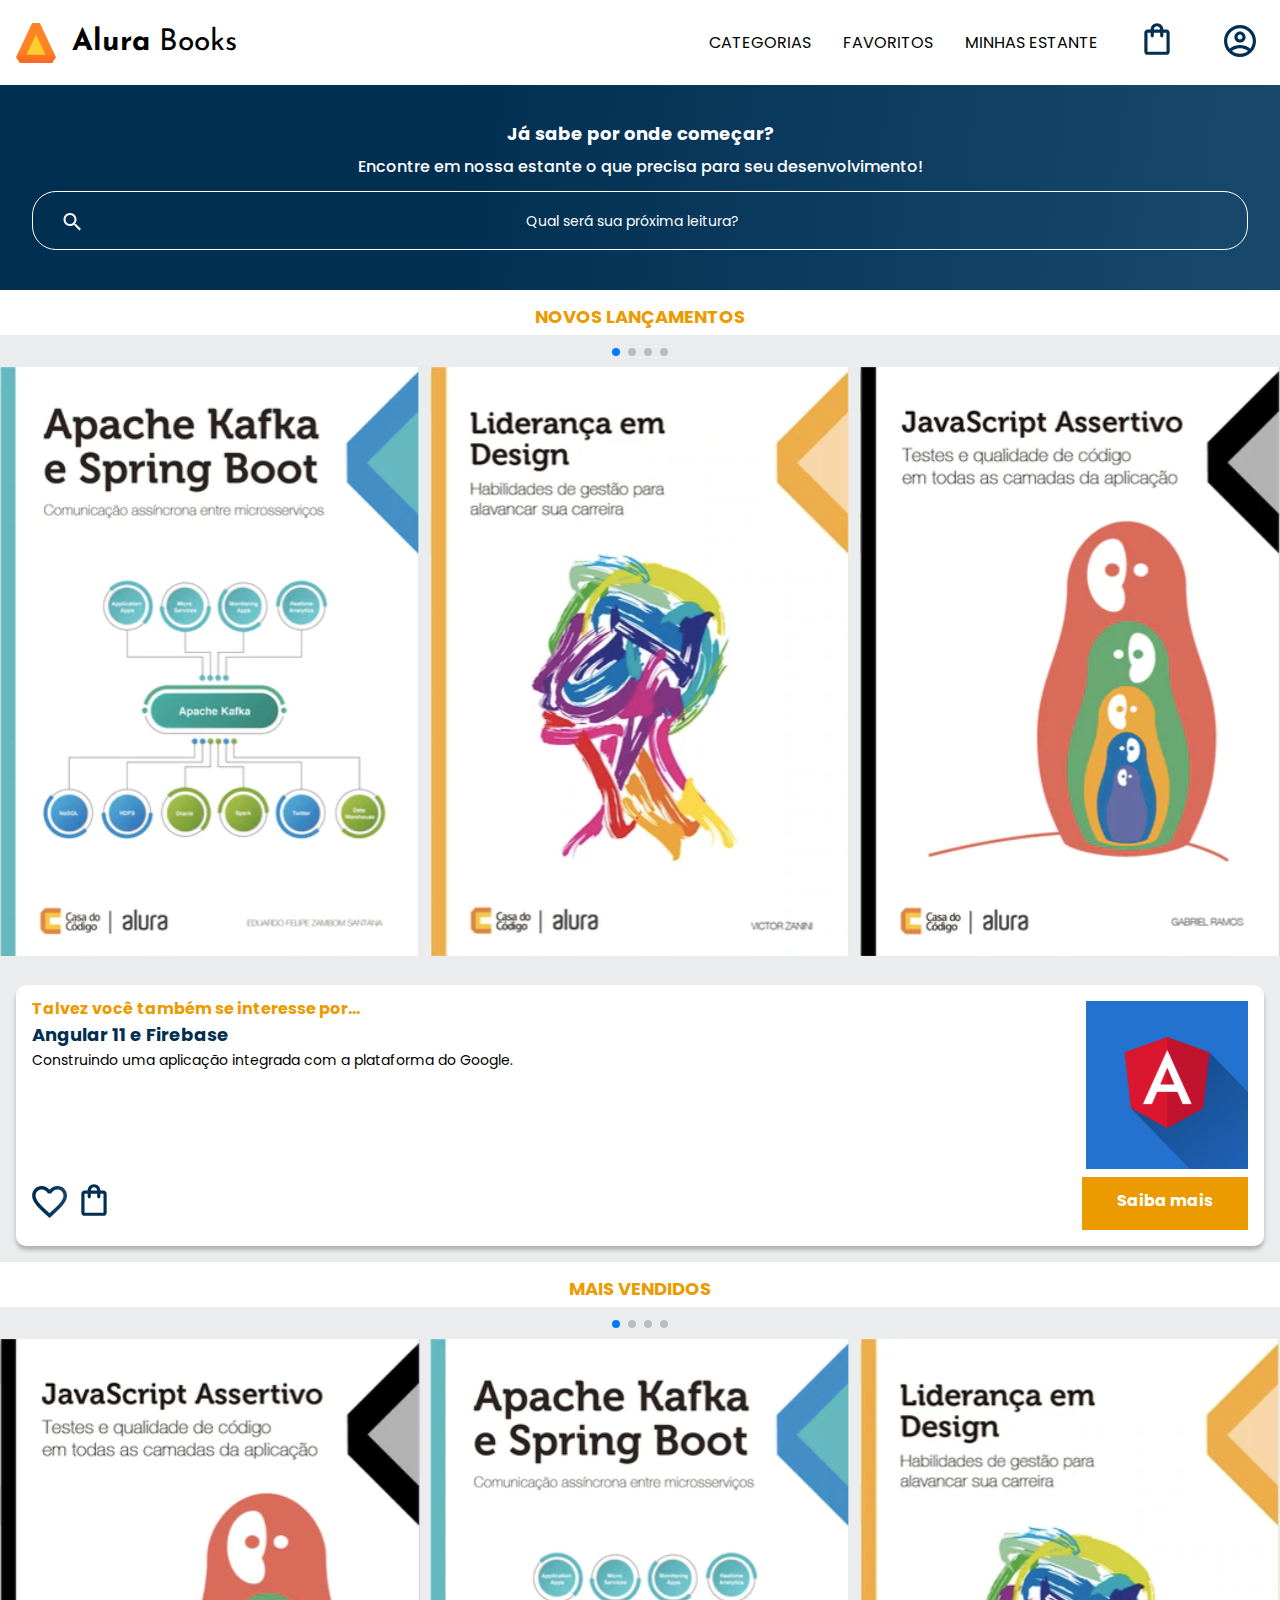
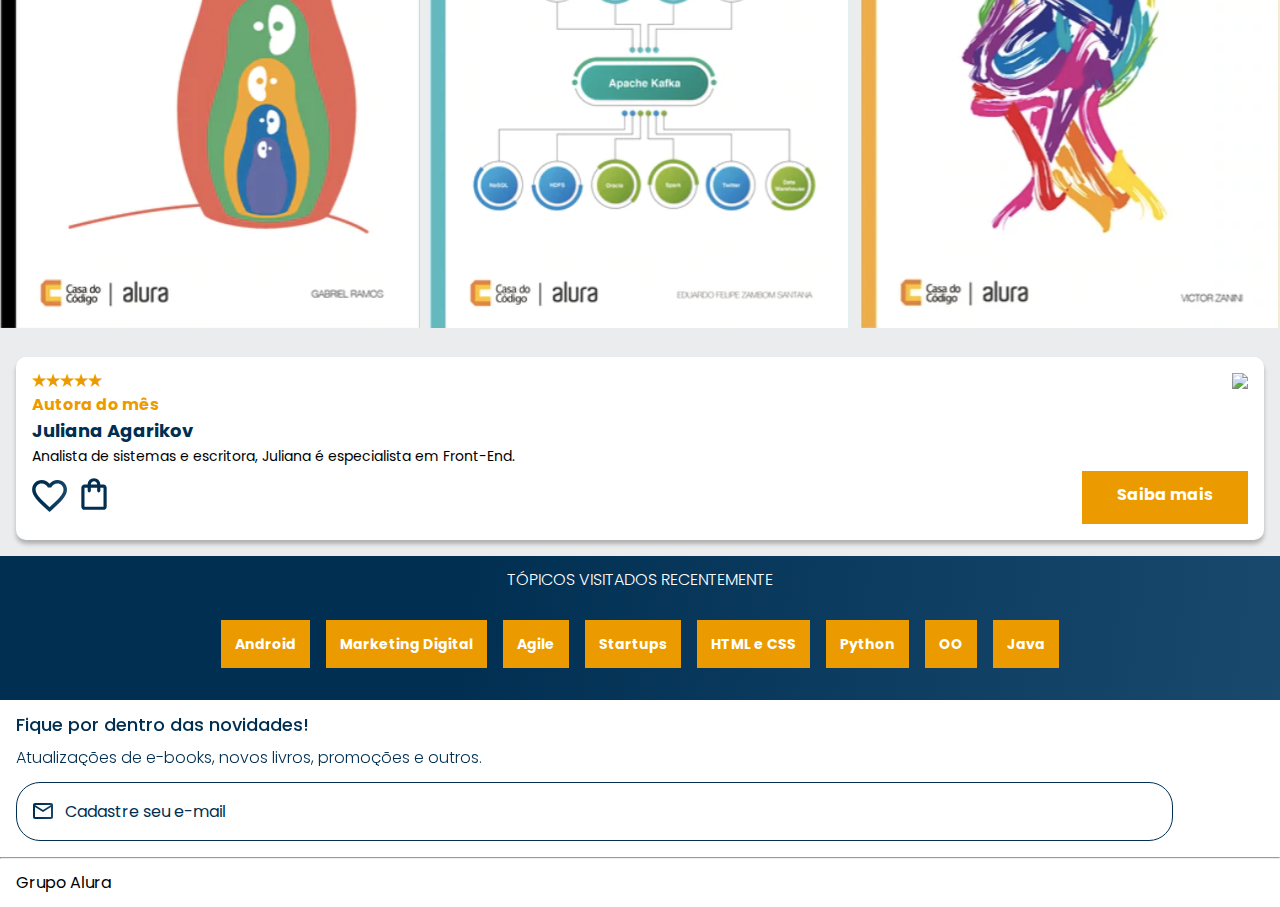
==== AluraBook/index.html @ 56b6f2ac "header 1024 - estilização" ====
<!DOCTYPE html>
<html lang="pt-br">

<head>
    <meta charset="UTF-8">
    <meta http-equiv="X-UA-Compatible" content="IE=edge">
    <meta name="viewport" content="width=device-width, initial-scale=1.0">
    <link rel="stylesheet" href="assets/css/reset.css">

    <link rel="preconnect" href="https://fonts.googleapis.com">
    <link rel="preconnect" href="https://fonts.gstatic.com" crossorigin>
    <link rel="stylesheet" href="https://cdn.jsdelivr.net/npm/swiper@8/swiper-bundle.min.css" />
    <link
        href="https://fonts.googleapis.com/css2?family=Josefin+Sans:wght@400;700&family=Poppins:ital,wght@0,300;0,400;0,700;1,500&display=swap"
        rel="stylesheet">
    <link rel="stylesheet" href="assets/css/style.css">


    <title>Alura Books</title>
</head>

<body>
    <header class="cabecalho">
        <div class="container">
            <!-- MENU -->
            <input type="checkbox" id="menu" class="container__botao">
            <label for="menu">
                <span class="cabecalho__menu--hamburguer"></span>
            </label>
            <ul class="lista-menu">
                <li class="lista-menu__titulo">
                    Categorias
                </li>
                <li class="lista-menu__item">
                    <a href="#" class="lista-menu__link">Programação</a>
                </li>
                <li class="lista-menu__item">
                    <a href="#" class="lista-menu__link">Front-end</a>
                </li>
                <li class="lista-menu__item">
                    <a href="#" class="lista-menu__link">Infraestrtutura</a>
                </li>
                <li class="lista-menu__item">
                    <a href="#" class="lista-menu__link">Business</a>
                </li>
                <li class="lista-menu__item">
                    <a href="#" class="lista-menu__link">Desing/UX</a>
                </li>
            </ul>
            <!-- TÍTULO-->
            <img src="assets/img/Logo.svg" alt="Logo da Alurabooks" class="container__imagem">
        </div>
        <h1 class="container__titulo">
            <b class="container__titulo--negrito">Alura</b>
            Books
        </h1>
        <!-- MENU 1024-->
        <ul class="opcoes">
            <li class="opcoes__item">Categorias</li>
            <li class="opcoes__item"><a href="#" class="opcoes__link">Favoritos</a></li>
            <li class="opcoes__item"><a href="#" class="opcoes__link"></a>Minhas estante</li>
        </ul>

        <!--ÍCONES-->
        <div class="container">
            <a href="#"><img src="assets/img/Favoritos.svg" alt="Meus Favoritos" class="container__imagem container__imagem--transparente"></a>
            <a href="#"><img src="assets/img/Compras.svg" alt="Carrinho de Compras" class="container__imagem"></a>
            <a href="#"><img src="assets/img/Usuário.svg" alt="Meu perfil" class="container__imagem"></a>
        </div>

    </header>
    <section class="banner">
        <h2 class="banner__titulo">Já sabe por onde começar?</h2>
        <p class="banner__texto">Encontre em nossa estante o que precisa para seu desenvolvimento!</p>
        <input type="search" class="banner__pesquisa" placeholder="Qual será sua próxima leitura?">
    </section>
    <section class="carrossel">
        <h2 class="carrossel__titulo">Novos Lançamentos</h2>
        <!-- Slider main container -->
        <div class="swiper">
            <!-- If we need pagination -->
            <div class="swiper-pagination"></div>
            <!-- Additional required wrapper -->
            <div class="swiper-wrapper">
                <!-- Slides -->
                <div class="swiper-slide"><img src="assets/img/ApacheKafka.svg"
                        alt="Livro sobre apache kafka e spring boot da alura books"></div>
                <div class="swiper-slide"><img src="assets/img/Liderança.svg"
                        alt="Livro sobre liderança da alura books"></div>

                <div class="swiper-slide"><img src="assets/img/Javascript.svg"
                        alt="Livro sobre javascript assertivo da alura books"></div>
                <div class="swiper-slide"><img src="assets/img/Guia Front-end.svg"
                        alt="Livro Guia front end alura books">
                </div>
                <div class="swiper-slide"><img src="assets/img/Portugol.svg" alt="Livro sobre Portugol da alura books">
                </div>
                <div class="swiper-slide"><img src="assets/img/Acessibilidade.svg"
                        alt="Livro sobre Acessibilidade da alura books"></div>
            </div>
        </div>


        <!-- If we need navigation buttons -->
        <div class="swiper-button-prev"></div>
        <div class="swiper-button-next"></div>


        </div>
        <div class="card">
            <div class="card__descricao">
                <div class="descricao">
                    <h3 class="descricao__titulo">Talvez você também se interesse por...</h3>
                    <h2 class="descricao__titulo-livro">Angular 11 e Firebase</h2>
                    <p class="descricao__texto">Construindo uma aplicação integrada com a plataforma do Google.</p>
                </div>
                <img src="assets/img/Angular.svg" class="descricao__imagem ">
            </div>
            <div class="card__botoes">
                <ul class="botoes">
                    <li class="botoes__item"><img src="assets/img/Favoritos.svg" alt="Favoritar livro">
                    </li>
                    <li class="botoes__item"><img src="assets/img/Compras.svg" alt="Adicionar ao carrinho de compras">
                    </li>
                </ul>
                <a href="#" class="botoes__ancora">Saiba mais</a>
            </div>
        </div>
    </section>

    <!-- Section 2-->

    <section class="carrossel">
        <h2 class="carrossel__titulo">Mais vendidos</h2>
        <!-- Slider main container -->
        <div class="swiper">
            <!-- If we need pagination -->
            <div class="swiper-pagination"></div>
            <!-- Additional required wrapper -->
            <div class="swiper-wrapper">
                <!-- Slides -->
                <div class="swiper-slide"><img src="assets/img/Javascript.svg"
                        alt="Livro sobre javascript assertivo da alura books"></div>
                <div class="swiper-slide"><img src="assets/img/ApacheKafka.svg"
                        alt="Livro sobre apache kafka e spring boot da alura books"></div>
                <div class="swiper-slide"><img src="assets/img/Liderança.svg"
                        alt="Livro sobre liderança da alura books">
                </div>

                <div class="swiper-slide"><img src="assets/img/Guia Front-end.svg"
                        alt="Livro Guia front end alura books">
                </div>
                <div class="swiper-slide"><img src="assets/img/Portugol.svg" alt="Livro sobre Portugol da alura books">
                </div>
                <div class="swiper-slide"><img src="assets/img/Acessibilidade.svg"
                        alt="Livro sobre Acessibilidade da alura books"></div>
            </div>
        </div>


        <!-- If we need navigation buttons -->
        <div class="swiper-button-prev"></div>
        <div class="swiper-button-next"></div>


        </div>
        <div class="card">
            <div class="card__descricao">
                <div class="descricao">
                    <p class="descricao__titulo-estrela">★★★★★</p>
                    <h3 class="descricao__titulo">Autora do mês</h3>
                    <h2 class="descricao__titulo-livro">Juliana Agarikov</h2>
                    <p class="descricao__texto">Analista de sistemas e escritora, Juliana é especialista em Front-End.
                    </p>
                </div>
                <img src="assets/img/Perfil-escritora 1.svg" class="descricao__imagem ">
            </div>
            <div class="card__botoes">
                <ul class="botoes">
                    <li class="botoes__item"><img src="assets/img/Favoritos.svg" alt="Favoritar livro">
                    </li>
                    <li class="botoes__item"><img src="assets/img/Compras.svg" alt="Adicionar ao carrinho de compras">
                    </li>
                </ul>
                <a href="#" class="botoes__ancora">Saiba mais</a>
            </div>
        </div>
    </section>

    <section class="topicos">
        <h2 class="topicos__titulo">Tópicos visitados recentemente</h2>
        <ul class="topicos__lista">
            <li class="topicos__item">
                <a href="#" class="topicos__link">Android</a>
            </li>
            <li class="topicos__item">
                <a href="#" class="topicos__link">Marketing Digital</a>
            </li>
            <li class="topicos__item">
                <a href="#" class="topicos__link">Agile</a>
            </li>
            <li class="topicos__item">
                <a href="#" class="topicos__link">Startups</a>
            </li>
            <li class="topicos__item">
                <a href="#" class="topicos__link">HTML e CSS</a>
            </li>
            <li class="topicos__item">
                <a href="#" class="topicos__link">Python</a>
            </li>
            <li class="topicos__item">
                <a href="#" class="topicos__link">OO</a>
            </li>
            <li class="topicos__item">
                <a href="#" class="topicos__link">Java</a>
            </li>
        </ul>
    </section>

    <section class="contato">
        <h2 class="contato__titulo">Fique por dentro das novidades!</h2>
        <p class="contato__texto">Atualizações de e-books, novos livros, promoções e outros.</p>
        <input type="email" placeholder="Cadastre seu e-mail" class="contato__email">

    </section>

    <hr />
    <footer class="rodape">
        <h2 class="rodape__titulo">Grupo Alura</h2>
    </footer>



    <script src="https://cdn.jsdelivr.net/npm/swiper@8/swiper-bundle.min.js"></script>
    <script>
        const swiper = new Swiper('.swiper', {
            slidesPerView: 3,
            spaceBetween: 10,
            pagination: {
                el: '.swiper-pagination',
                type: 'bullets',
            },
        });
    </script>
</body>

</html>
---- AluraBook/assets/css/style.css ----
@import url(header.css);
@import url(banner.css);
@import url(carrossel.css);
@import url(topicos.css);
@import url(contato.css);
@import url(footer.css);
:root {
    --cor-de-fundo: #EBECEE;
    --branco:#FFFFFF;
    --laranja: #EB9B00;
    --preto: #000000;
    --azul:#002F52;
    --azul-degrade: linear-gradient(97.54deg, #002F52 35.49%, #326589 165.37%);
    --fonte-principal: "Poppins";
    --fonte-secundaria:"Josefin Sans";
    
}

body {
    background-color: var(--cor-de-fundo);
    font-family: var(--fonte-principal);
    font-size: 16px;
    font-weight: 400;
}
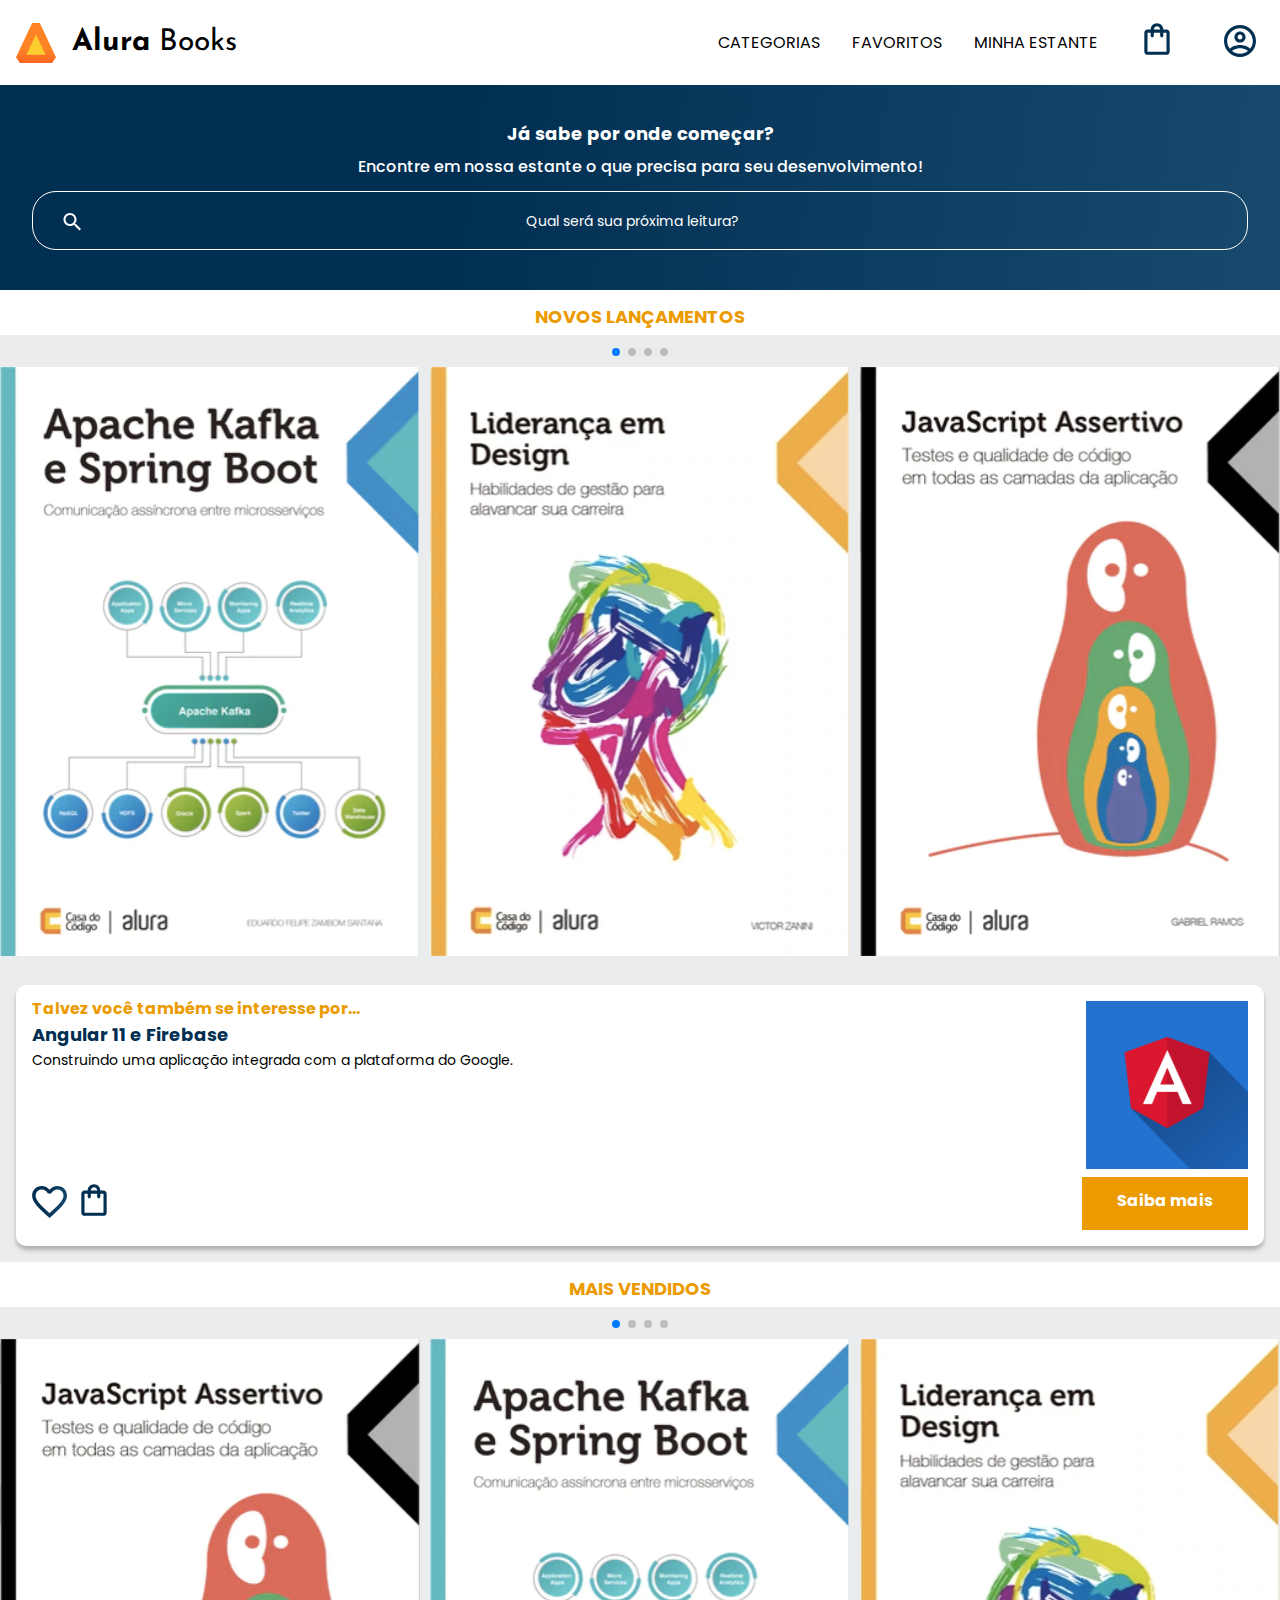
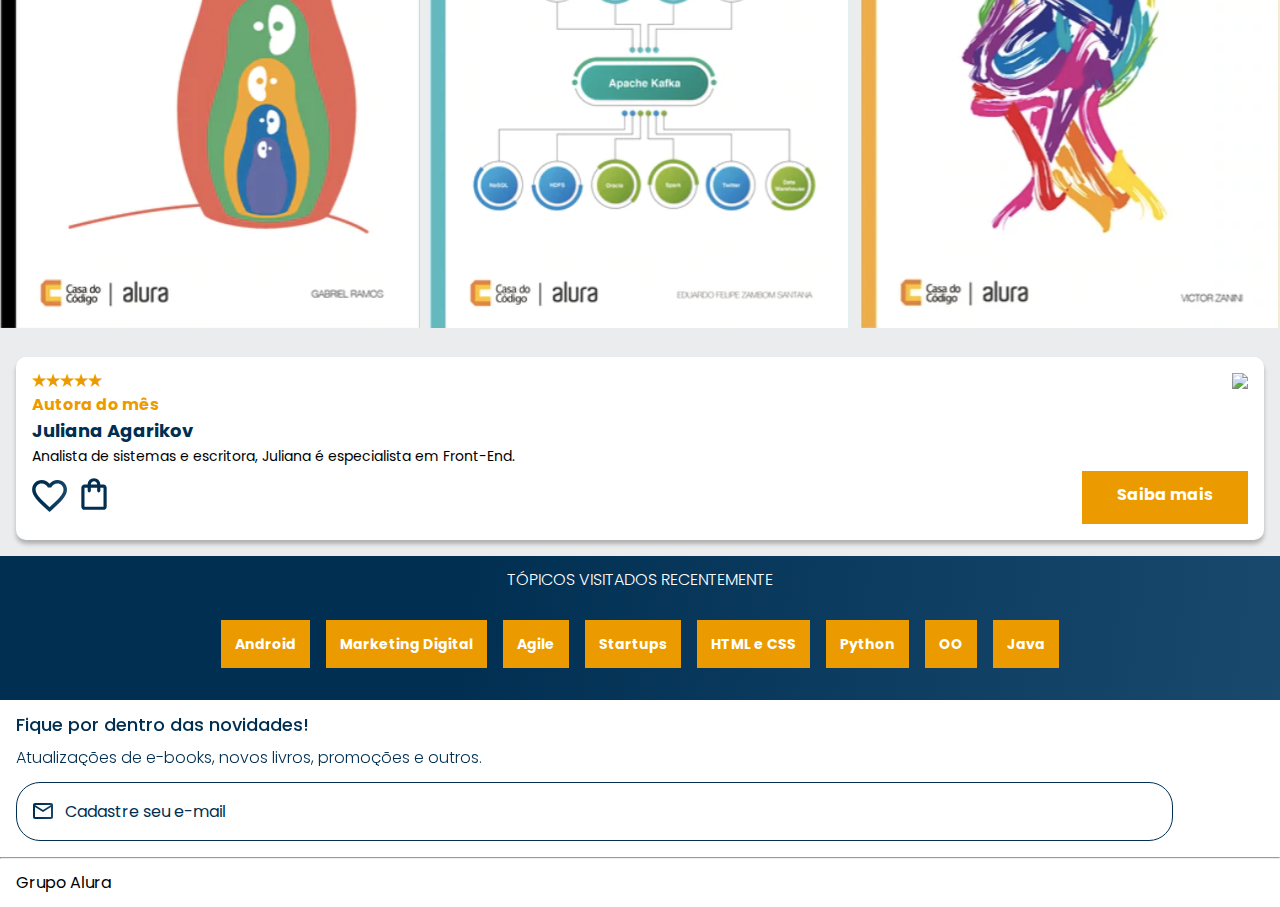
==== commit a0ac677a: "menu -header 1024 - finalizado" ====
--- a/AluraBook/index.html
+++ b/AluraBook/index.html
@@ -22,7 +22,7 @@
 <body>
     <header class="cabecalho">
         <div class="container">
-            <!-- MENU -->
+            <!-- MENU MOBILE -->
             <input type="checkbox" id="menu" class="container__botao">
             <label for="menu">
                 <span class="cabecalho__menu--hamburguer"></span>
@@ -56,14 +56,36 @@
         </h1>
         <!-- MENU 1024-->
         <ul class="opcoes">
-            <li class="opcoes__item">Categorias</li>
+            <input type="checkbox" id="opcoes-menu" class="opcoes__botao">
+            <label for="opcoes-menu">
+                <li class="opcoes__item">Categorias</li>
+            </label>
+            <ul class="lista-menu">
+                <li class="lista-menu__item">
+                    <a href="#" class="lista-menu__link">Programação</a>
+                </li>
+                <li class="lista-menu__item">
+                    <a href="#" class="lista-menu__link">Front-end</a>
+                </li>
+                <li class="lista-menu__item">
+                    <a href="#" class="lista-menu__link">Infraestrtutura</a>
+                </li>
+                <li class="lista-menu__item">
+                    <a href="#" class="lista-menu__link">Business</a>
+                </li>
+                <li class="lista-menu__item">
+                    <a href="#" class="lista-menu__link">Desing/UX</a>
+                </li>
+            </ul>
+
             <li class="opcoes__item"><a href="#" class="opcoes__link">Favoritos</a></li>
-            <li class="opcoes__item"><a href="#" class="opcoes__link"></a>Minhas estante</li>
+            <li class="opcoes__item"><a href="#" class="opcoes__link"></a>Minha estante</li>
         </ul>
 
         <!--ÍCONES-->
         <div class="container">
-            <a href="#"><img src="assets/img/Favoritos.svg" alt="Meus Favoritos" class="container__imagem container__imagem--transparente"></a>
+            <a href="#"><img src="assets/img/Favoritos.svg" alt="Meus Favoritos"
+                    class="container__imagem container__imagem--transparente"></a>
             <a href="#"><img src="assets/img/Compras.svg" alt="Carrinho de Compras" class="container__imagem"></a>
             <a href="#"><img src="assets/img/Usuário.svg" alt="Meu perfil" class="container__imagem"></a>
         </div>
--- a/AluraBook/assets/css/style.css
+++ b/AluraBook/assets/css/style.css
@@ -21,5 +21,8 @@
     font-family: var(--fonte-principal);
     font-size: 16px;
     font-weight: 400;
+    
 }
-
+a {
+    cursor: pointer;
+}
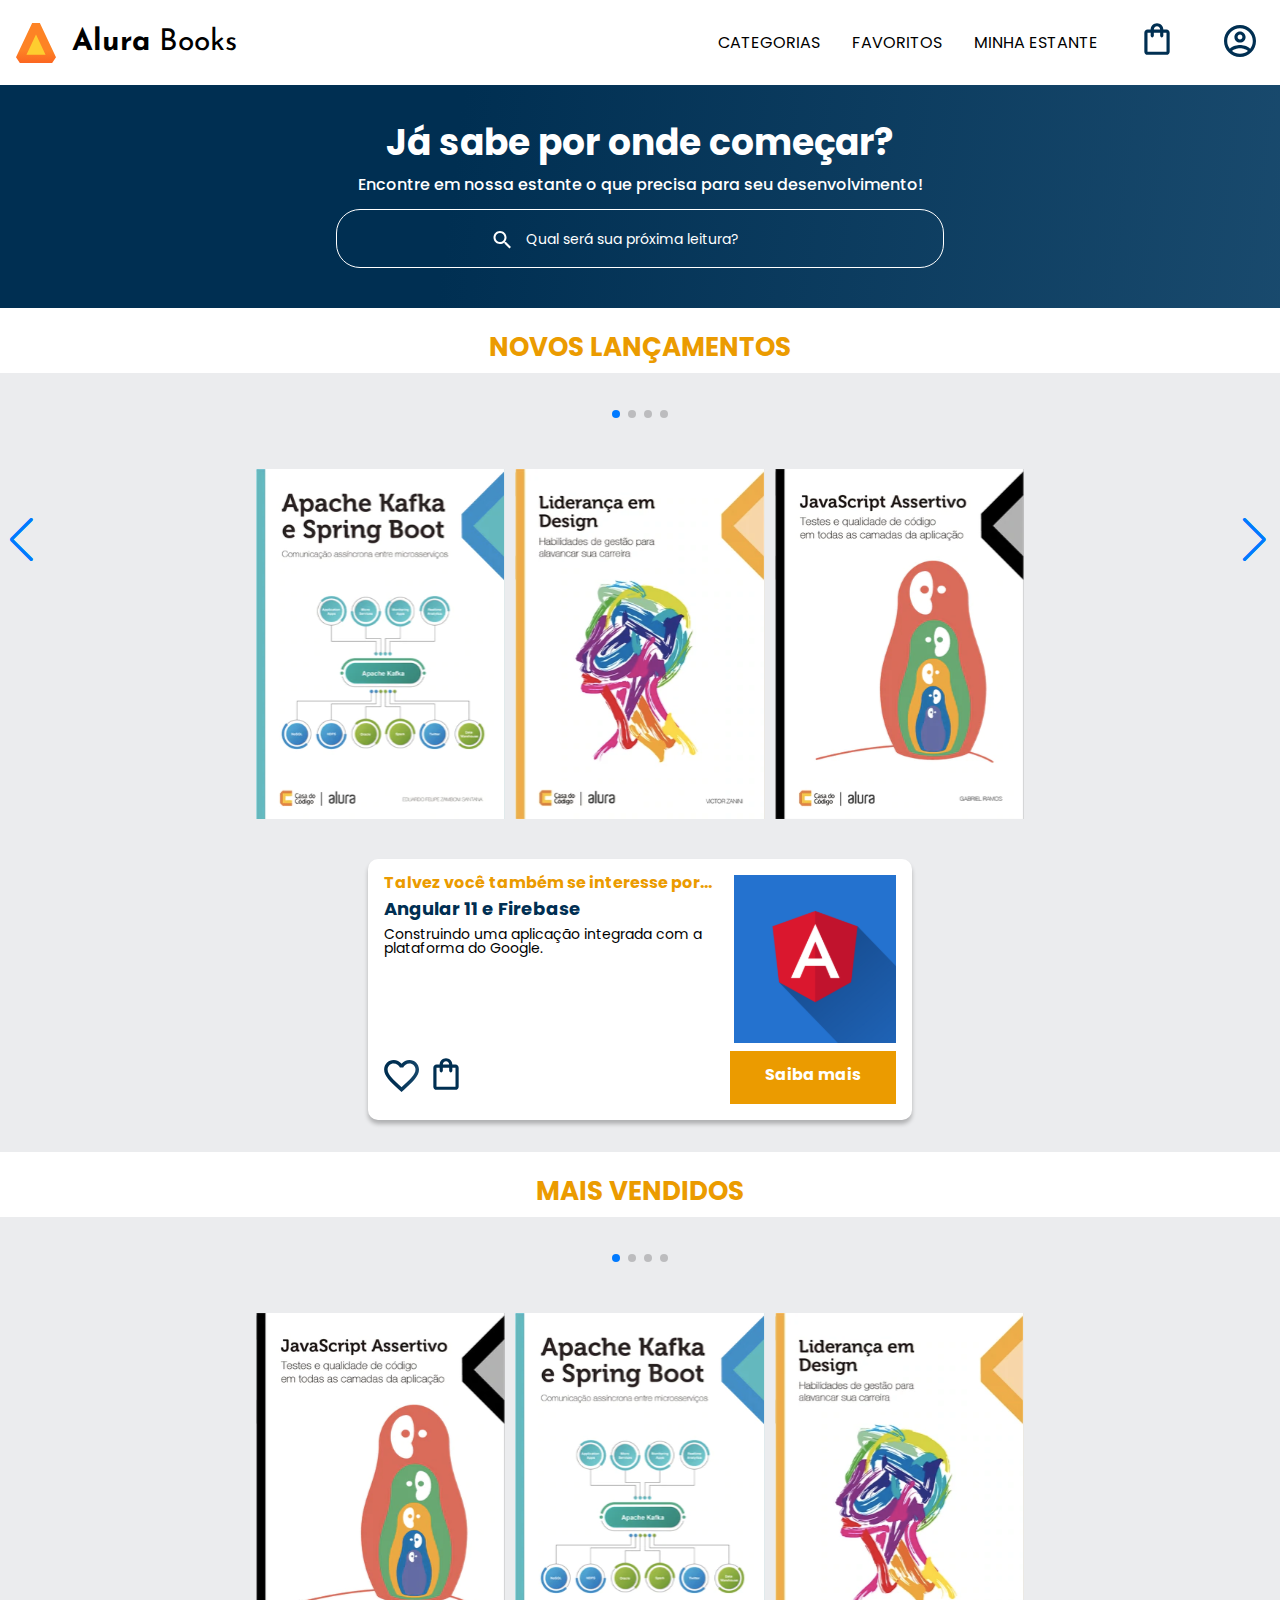
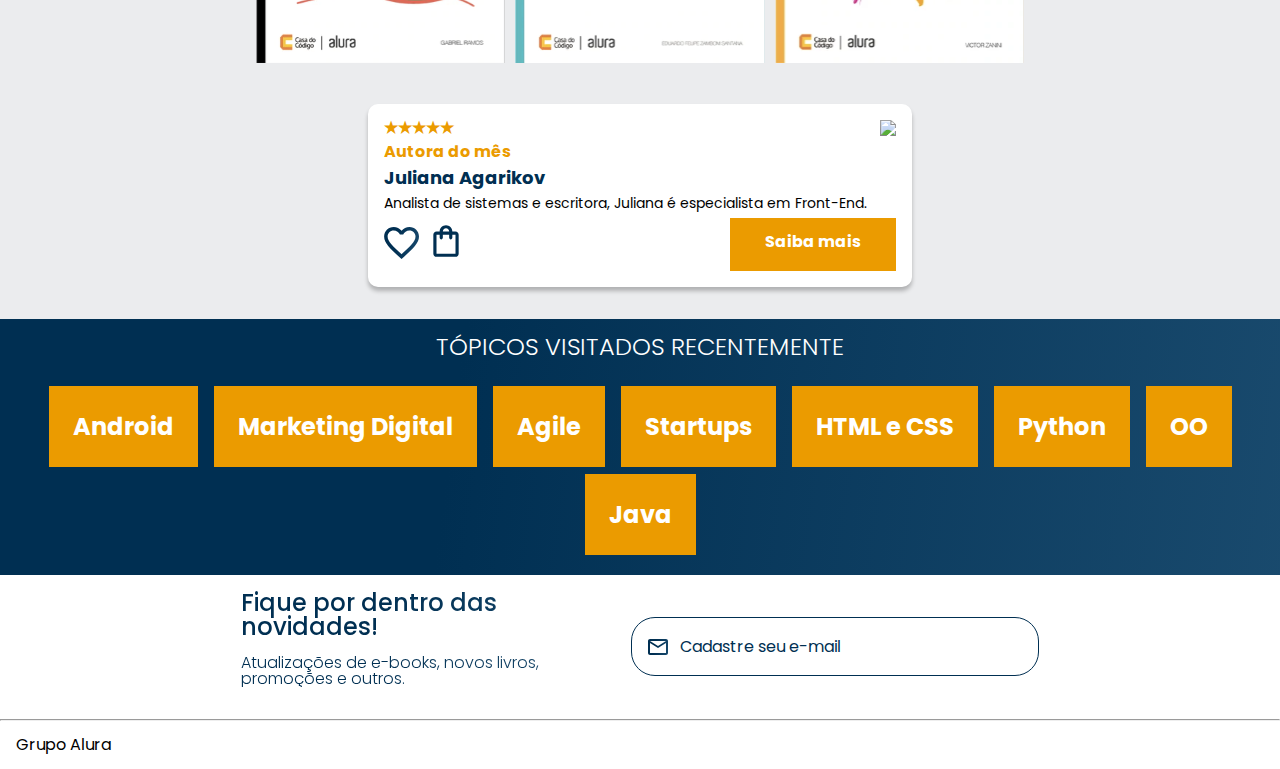
==== commit 30dcee11: "banner, carrossel, topicos e contato 1024px" ====
--- a/AluraBook/index.html
+++ b/AluraBook/index.html
@@ -240,8 +240,10 @@
     </section>
 
     <section class="contato">
+        <div class="contato__descricao">
         <h2 class="contato__titulo">Fique por dentro das novidades!</h2>
         <p class="contato__texto">Atualizações de e-books, novos livros, promoções e outros.</p>
+        </div>
         <input type="email" placeholder="Cadastre seu e-mail" class="contato__email">
 
     </section>
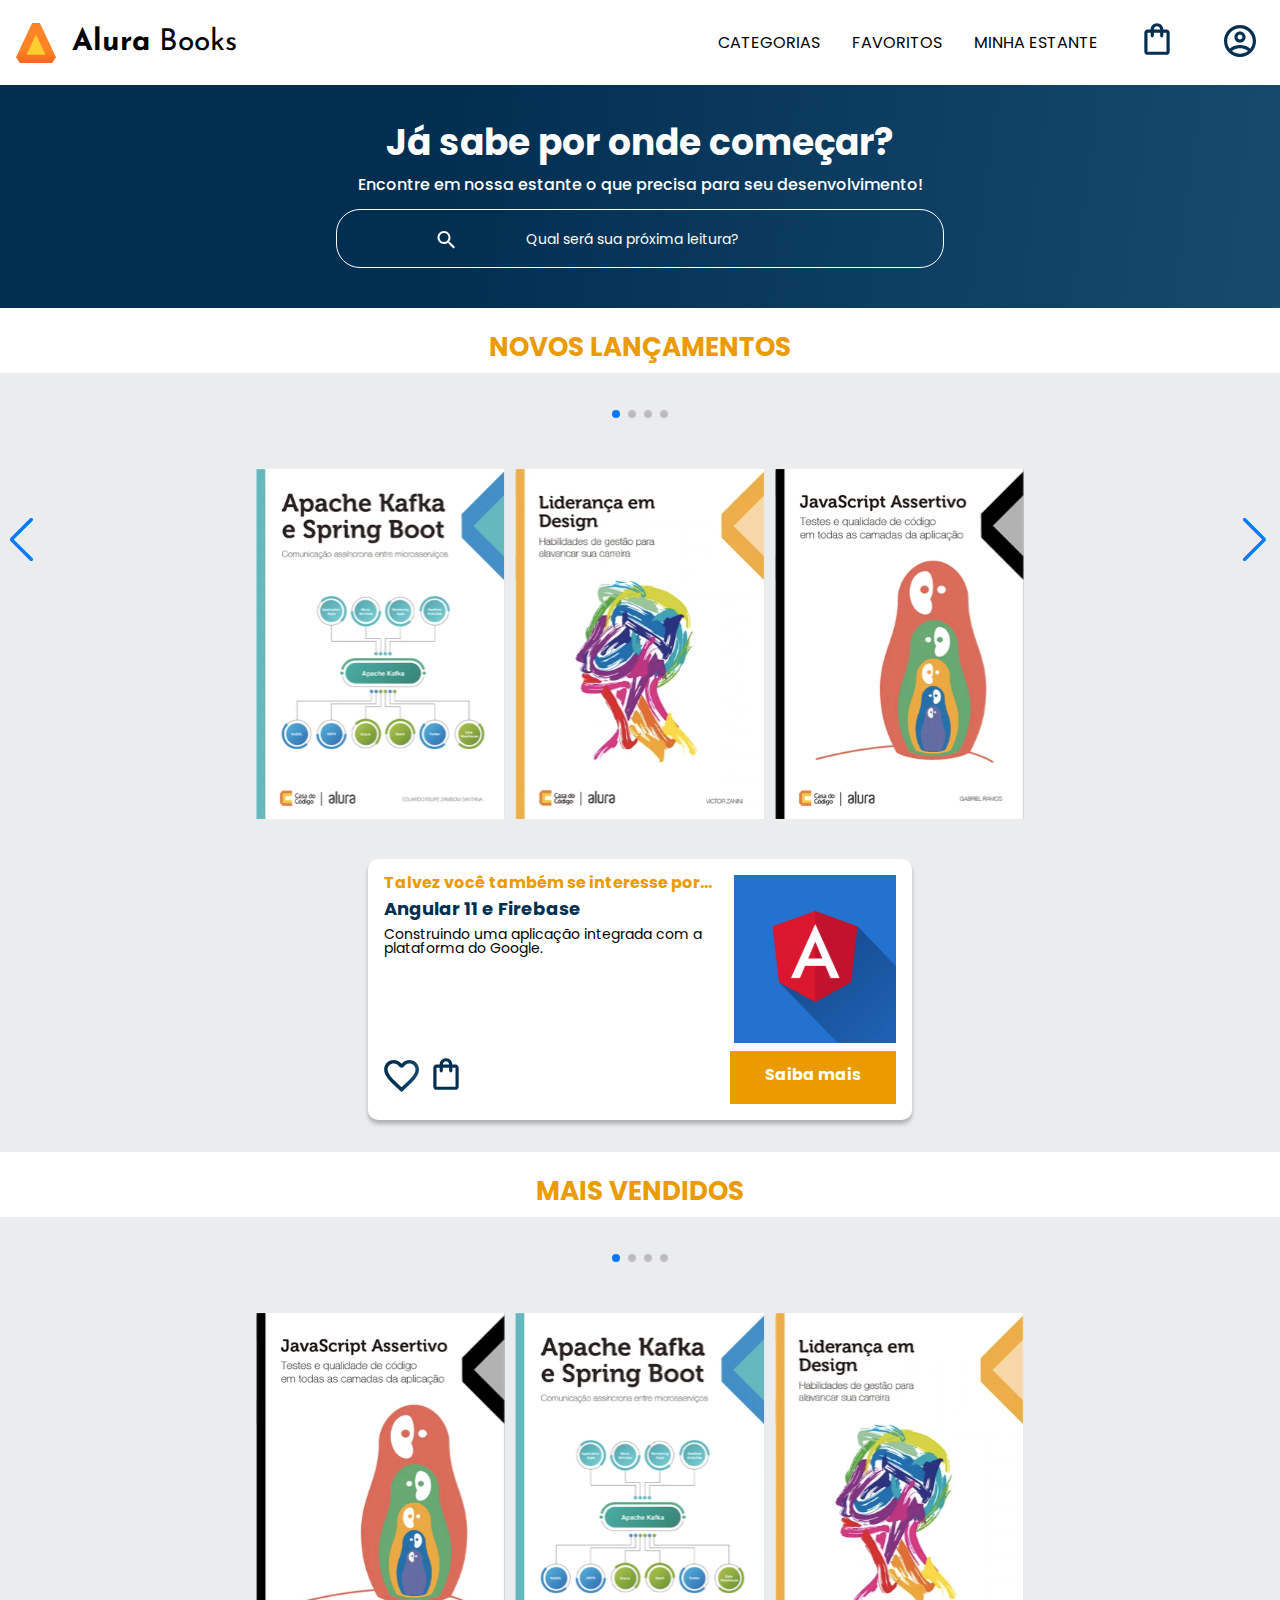
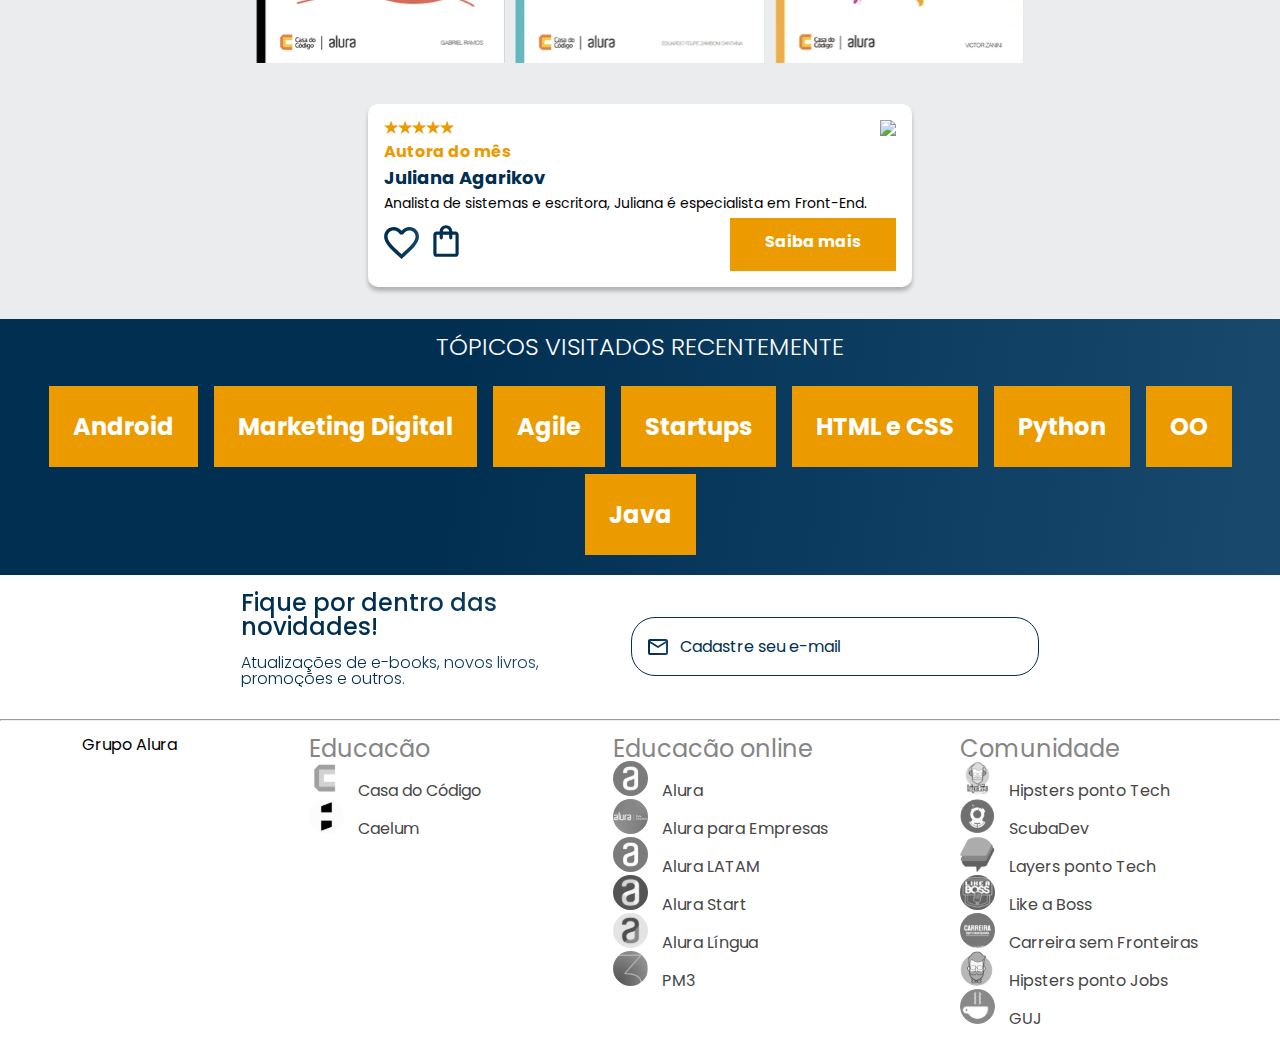
==== commit 8f34ac18: "testes" ====
--- a/AluraBook/index.html
+++ b/AluraBook/index.html
@@ -241,8 +241,8 @@
 
     <section class="contato">
         <div class="contato__descricao">
-        <h2 class="contato__titulo">Fique por dentro das novidades!</h2>
-        <p class="contato__texto">Atualizações de e-books, novos livros, promoções e outros.</p>
+            <h2 class="contato__titulo">Fique por dentro das novidades!</h2>
+            <p class="contato__texto">Atualizações de e-books, novos livros, promoções e outros.</p>
         </div>
         <input type="email" placeholder="Cadastre seu e-mail" class="contato__email">
 
@@ -251,6 +251,52 @@
     <hr />
     <footer class="rodape">
         <h2 class="rodape__titulo">Grupo Alura</h2>
+        <ul class="lista-rodape">
+            <li class="lista-rodape__titulo">Educacão</li>
+            <li class="lista-rodape__item"><img src="assets/img/CasaDoCodigo.svg" alt="Logo da Casa do Código"> <a
+                    href="#" class="lista-rodape__link"> Casa do Código </a></li>
+            <li class="lista-rodape__item"><img src="assets/img/Caelum.svg" alt="Logo da Caelum"> <a href="#"
+                    class="lista-rodape__link"> Caelum</a></li>
+            <li class="lista-rodape__item"></li>
+        </ul>
+
+        <ul class="lista-rodape">
+            <li class="lista-rodape__titulo">Educacão online</li>
+            <li class="lista-rodape__item"><img src="assets/img/Alura.svg" alt="Logo da Alura"> <a href="#"
+                    class="lista-rodape__link">Alura </a></li>
+            <li class="lista-rodape__item"><img src="assets/img/AluraEmpresas.svg" alt="Logo da Alura Empresas"> <a
+                    href="#" class="lista-rodape__link"> Alura para Empresas</a></li>
+            <li class="lista-rodape__item"><img src="assets/img/AluraLATAM.svg" alt="Logo da alura latam"> <a href="#"
+                    class="lista-rodape__link"> Alura LATAM</a></li>
+            <li class="lista-rodape__item"><img src="assets/img/AluraStart.svg" alt="Logo da Alura start">
+                <a href="#" class="lista-rodape__link"> Alura Start</a></li>
+            <li class="lista-rodape__item"><img src="assets/img/AluraLingua.svg" alt="Logo da Alura línguas"> <a
+                    href="#" class="lista-rodape__link"> Alura Língua</a></li>
+            <li class="lista-rodape__item"><img src="assets/img/PM3.svg" alt="Logo pm3">
+                <a href="#" class="lista-rodape__link"> PM3</a></li>
+
+        </ul>
+        <ul class="lista-rodape">
+            <li class="lista-rodape__titulo">Comunidade</li>
+            <li class="lista-rodape__item"><img src="assets/img/HipstersTech.svg" alt="Logo da hipsters ponto tech"> <a
+                    href="#" class="lista-rodape__link"> Hipsters ponto Tech </a></li>
+            <li class="lista-rodape__item"><img src="assets/img/ScubaDev.svg" alt="Logo da scubadev">
+                <a href="#" class="lista-rodape__link"> ScubaDev </a></li>
+            <li class="lista-rodape__item"><img src="assets/img/LayersTech.svg" alt="Logo da layers ponto tech"> <a
+                    href="#" class="lista-rodape__link"> Layers ponto Tech </a>
+            </li>
+            <li class="lista-rodape__item"><img src="assets/img/LikeABoss.svg" alt="Logo da Like a boss"> <a href="#"
+                    class="lista-rodape__link"> Like a Boss </a></li>
+            <li class="lista-rodape__item"><img src="assets/img/CarreiraSemFronteira.svg"
+                    alt="Logo da carreira sem fronteiras">
+                <a href="#" class="lista-rodape__link"> Carreira sem Fronteiras </a></li>
+            <li class="lista-rodape__item"><img src="assets/img/HipstersJobs.svg" alt="Logo da hipsters ponto jobs"> <a
+                    href="#" class="lista-rodape__link"> Hipsters ponto Jobs </a>
+            </li>
+            <li class="lista-rodape__item"><img src="assets/img/GUJ.svg" alt="Logo da guj"> <a href="#"
+                    class="lista-rodape__link"> GUJ
+                </a></li>
+        </ul>
     </footer>
 
 
--- a/AluraBook/assets/css/style.css
+++ b/AluraBook/assets/css/style.css
@@ -9,6 +9,8 @@
     --branco:#FFFFFF;
     --laranja: #EB9B00;
     --preto: #000000;
+    --cinza: #474646;
+    --cinza-claro:#858585;
     --azul:#002F52;
     --azul-degrade: linear-gradient(97.54deg, #002F52 35.49%, #326589 165.37%);
     --fonte-principal: "Poppins";
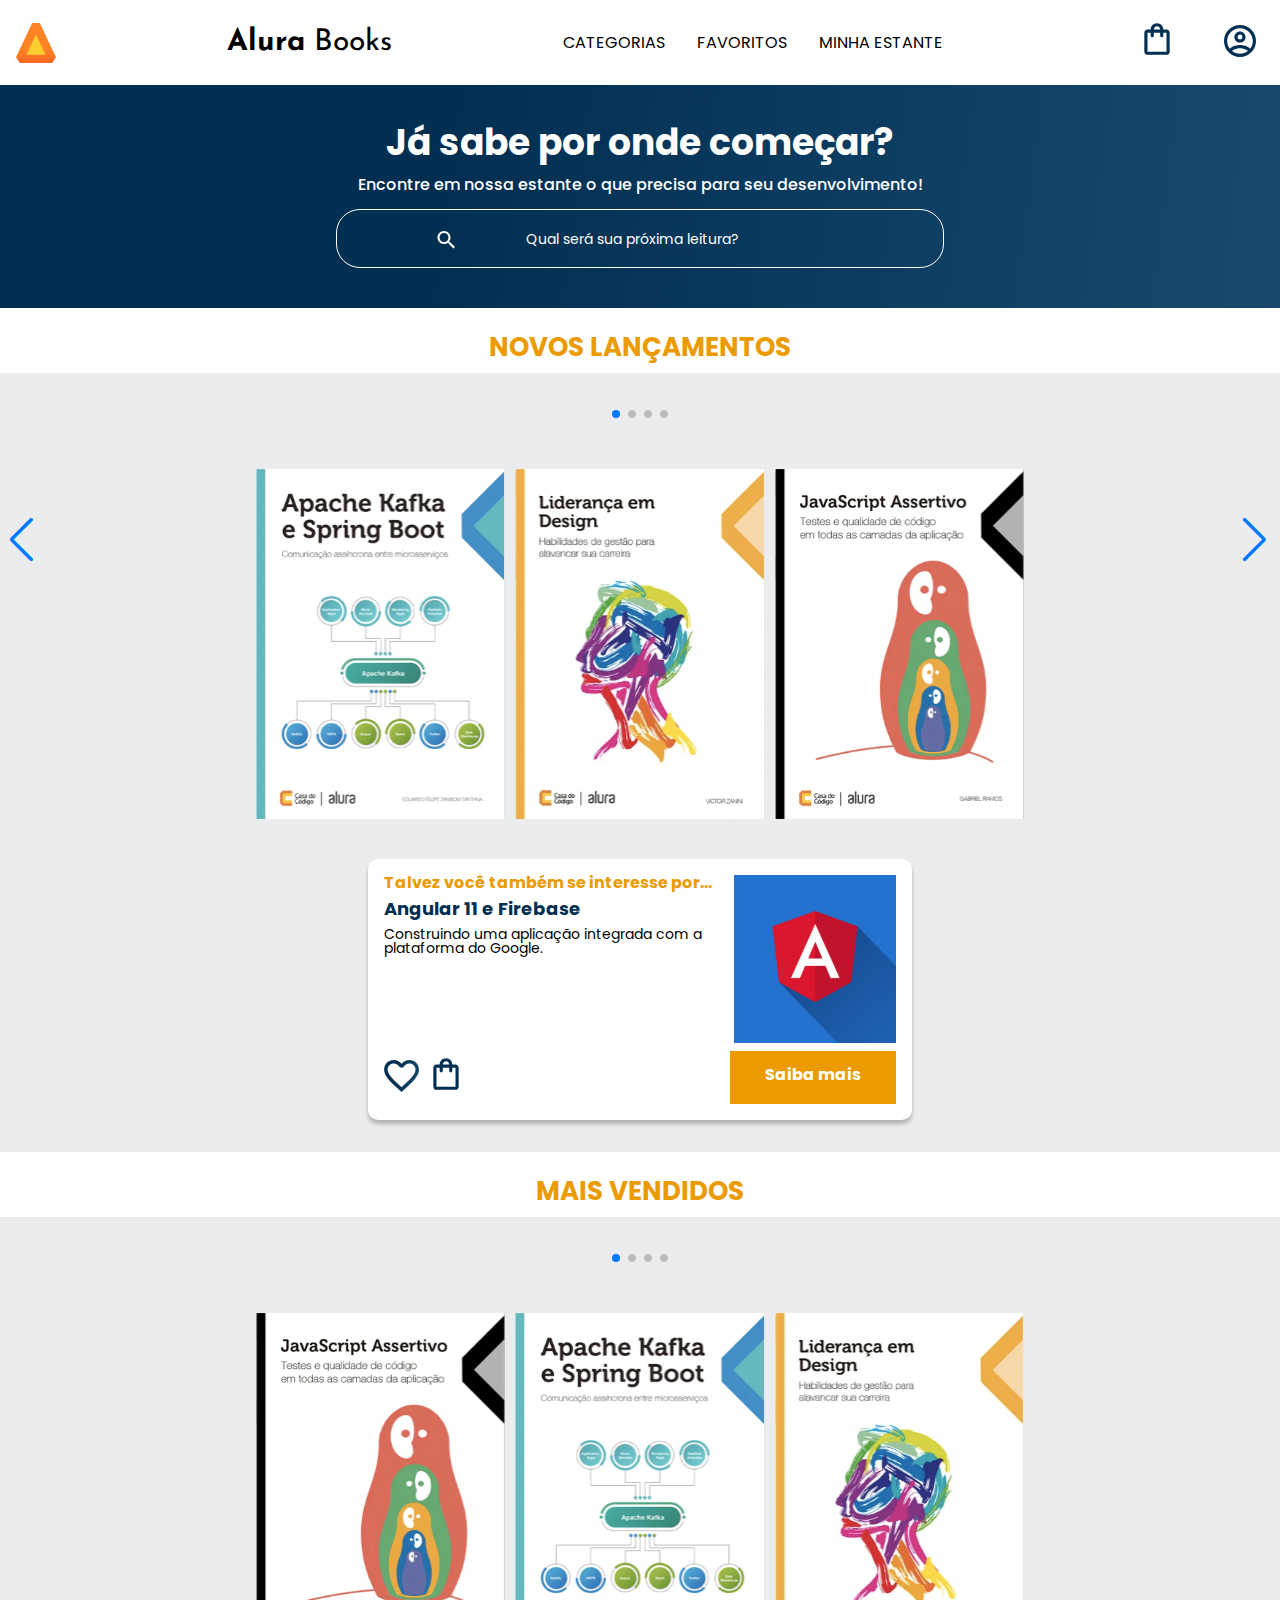
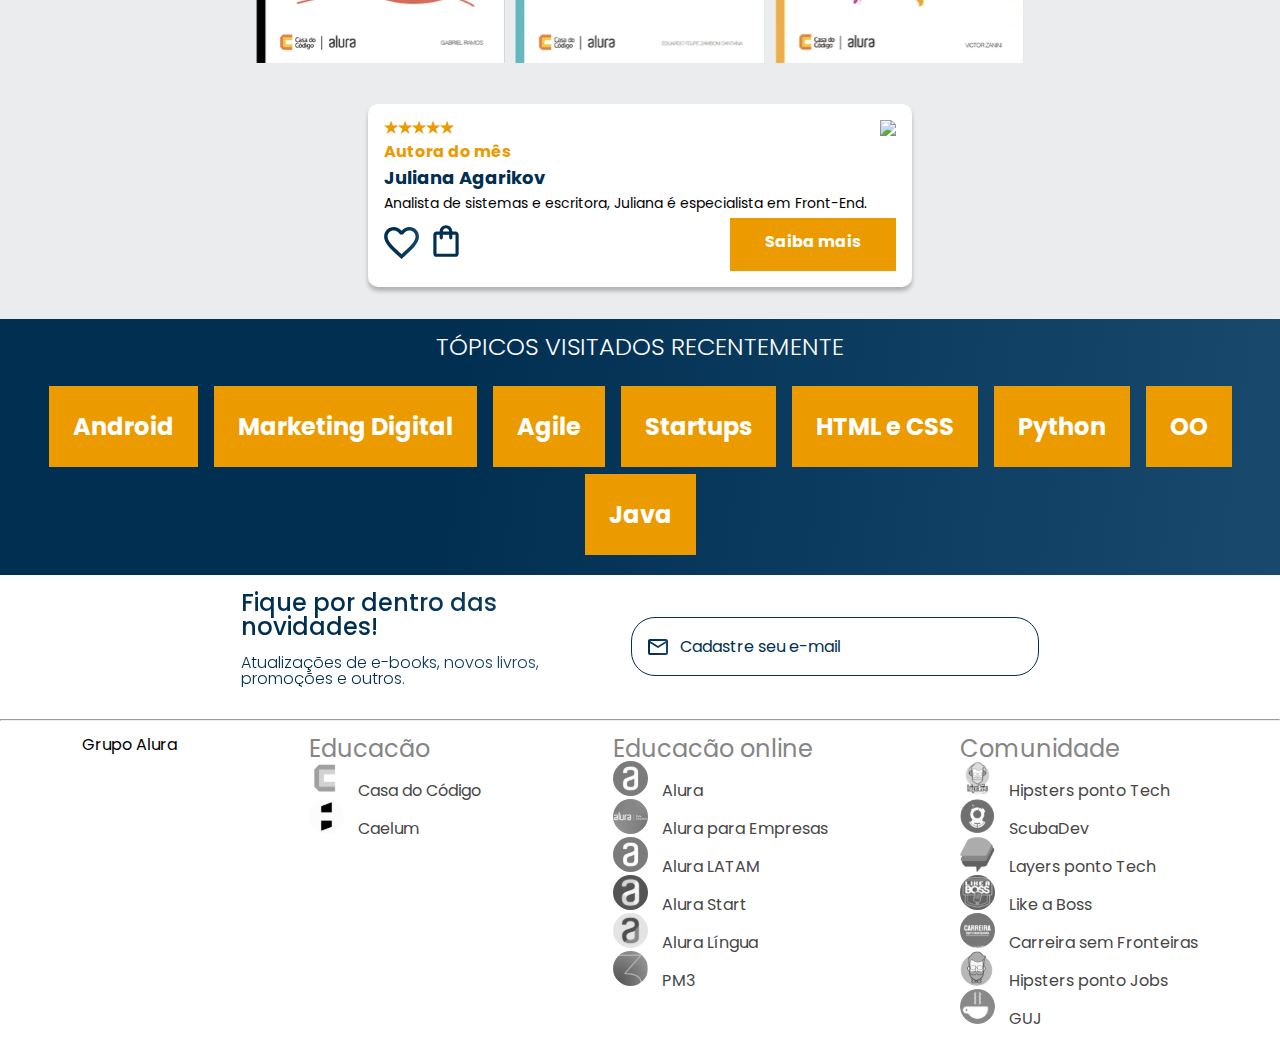
==== commit 4366c705: "cabecalho 1728px" ====
--- a/AluraBook/index.html
+++ b/AluraBook/index.html
@@ -86,8 +86,14 @@
         <div class="container">
             <a href="#"><img src="assets/img/Favoritos.svg" alt="Meus Favoritos"
                     class="container__imagem container__imagem--transparente"></a>
-            <a href="#"><img src="assets/img/Compras.svg" alt="Carrinho de Compras" class="container__imagem"></a>
-            <a href="#"><img src="assets/img/Usuário.svg" alt="Meu perfil" class="container__imagem"></a>
+            <a href="#" class="container__link"><img src="assets/img/Compras.svg" alt="Carrinho de Compras"
+                    class="container__imagem">
+                <p class="container__texto">Minha Sacola</p>
+            </a>
+            <a href="#" class="container__link"><img src="assets/img/Usuário.svg" alt="Meu perfil"
+                    class="container__imagem">
+                <p class="container__texto">Meu perfil</p>
+            </a>
         </div>
 
     </header>
